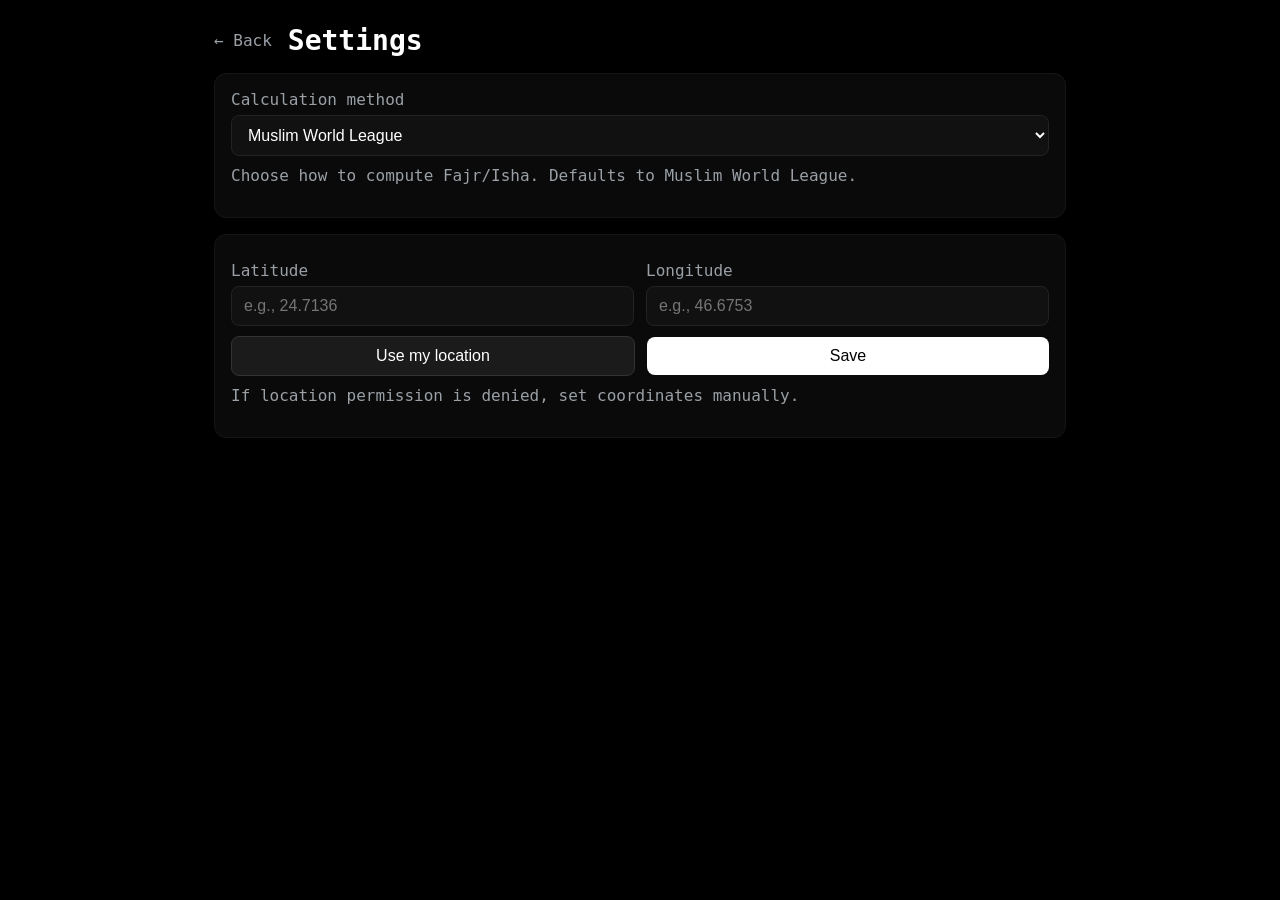
==== settings.html @ 0e6ace4c "firs-comit" ====
<!DOCTYPE html>
<html lang="en">
  <head>
    <meta charset="utf-8" />
    <meta name="viewport" content="width=device-width, initial-scale=1, viewport-fit=cover" />
    <meta name="theme-color" content="#000000" />
    <meta name="apple-mobile-web-app-capable" content="yes" />
    <meta name="apple-mobile-web-app-status-bar-style" content="black" />
    <title>Settings • Time to Salat</title>
    <link rel="stylesheet" href="./styles.css" />
  </head>
  <body class="settings-body">
    <main class="settings" role="main">
      <header class="settings-header">
        <a href="./index.html" class="back">← Back</a>
        <h1>Settings</h1>
      </header>

      <section class="card">
        <label for="method">Calculation method</label>
        <select id="method">
          <option value="MWL">Muslim World League</option>
          <option value="UmmAlQura">Umm al-Qura, Makkah</option>
          <option value="Egypt">Egyptian General Authority</option>
          <option value="Karachi">University of Islamic Sciences, Karachi</option>
          <option value="ISNA">Islamic Society of North America (ISNA)</option>
        </select>
        <p class="help">Choose how to compute Fajr/Isha. Defaults to Muslim World League.</p>
      </section>

      <section class="card">
        <div class="row">
          <div>
            <label for="lat">Latitude</label>
            <input id="lat" type="number" step="0.000001" placeholder="e.g., 24.7136" />
          </div>
          <div>
            <label for="lon">Longitude</label>
            <input id="lon" type="number" step="0.000001" placeholder="e.g., 46.6753" />
          </div>
        </div>
        <div class="row">
          <button id="useLocation" type="button">Use my location</button>
          <button id="save" type="button" class="primary">Save</button>
        </div>
        <p class="help">If location permission is denied, set coordinates manually.</p>
      </section>
    </main>

    <script type="module" src="./settings.js"></script>
  </body>
</html>
---- styles.css ----
@font-face {
  font-family: 'ClockMono';
  src: local('SF Mono'), local('Menlo'), local('Monaco');
}

:root {
  --bg: #000;
  --fg: #fff;
  --accent: #9aa0a6;
}

* { box-sizing: border-box; }
html, body { height: 100%; }
body {
  margin: 0;
  background: var(--bg);
  color: var(--fg);
  font-family: ClockMono, ui-monospace, SFMono-Regular, Menlo, Monaco, Consolas, monospace;
  -webkit-font-smoothing: antialiased;
  -webkit-touch-callout: none;
  -webkit-user-select: none;
  user-select: none;
}

.app {
  display: flex;
  flex-direction: column;
  align-items: center;
  justify-content: center;
  height: 100vh;
  width: 100vw;
  padding: env(safe-area-inset-top) env(safe-area-inset-right) env(safe-area-inset-bottom) env(safe-area-inset-left);
}

.header {
  position: fixed;
  top: env(safe-area-inset-top);
  left: env(safe-area-inset-left);
  right: env(safe-area-inset-right);
  display: flex;
  align-items: center;
  justify-content: space-between;
  padding: 12px 20px;
  opacity: 0.9;
}

.prayer-name {
  font-size: clamp(24px, 4vw, 52px);
  letter-spacing: 0.06em;
  color: var(--accent);
}

.settings-btn {
  color: var(--accent);
  text-decoration: none;
  font-size: clamp(20px, 3vw, 36px);
}

.clock {
  font-variant-numeric: tabular-nums;
  font-feature-settings: 'tnum' 1;
  line-height: 1;
  display: flex;
  align-items: baseline;
  justify-content: center;
}
.hm { font-size: clamp(64px, 22vw, 280px); }
.sec { font-size: clamp(28px, 7vw, 80px); color: var(--accent); vertical-align: baseline; margin-left: 8px; display: none; }

.subtext {
  margin-top: 12px;
  font-size: clamp(16px, 2.2vw, 28px);
  color: var(--accent);
}

/* Pixel-like progress bar */
.progress {
  width: min(92vw, 1400px);
  height: 16px;
  margin: 10px auto 0;
  background: #0f0f0f;
  border: 1px solid #222;
  border-radius: 4px;
  position: relative;
  overflow: hidden;
}
.progress::before {
  content: '';
  position: absolute;
  top: 0; left: 0; bottom: 0;
  width: var(--p, 0%);
  background:
    linear-gradient(#fff, #fff) left/6px 100% repeat-x,
    #e6e6e6;
  image-rendering: pixelated;
}

/* Settings */
.settings-body { background: var(--bg); color: var(--fg); }
.settings {
  max-width: 900px;
  margin: 0 auto;
  padding: 24px;
}
.settings-header { display: flex; align-items: center; gap: 16px; }
.settings-header h1 { margin: 0; font-size: 28px; }
.back { color: var(--accent); text-decoration: none; }

.card {
  background: #0a0a0a;
  border: 1px solid #151515;
  border-radius: 12px;
  padding: 16px;
  margin-top: 16px;
}
.card label { display: block; color: var(--accent); margin-bottom: 6px; }
.card select, .card input {
  width: 100%;
  background: #111;
  color: var(--fg);
  border: 1px solid #222;
  border-radius: 8px;
  padding: 10px 12px;
  font-size: 16px;
}
.row { display: flex; gap: 12px; align-items: center; margin-top: 10px; }
.row > * { flex: 1; }
button { background: #1b1b1b; color: var(--fg); border: 1px solid #333; border-radius: 8px; padding: 10px 12px; font-size: 16px; }
button.primary { background: #fff; color: #000; border: none; }
.help { color: var(--accent); margin-top: 10px; }
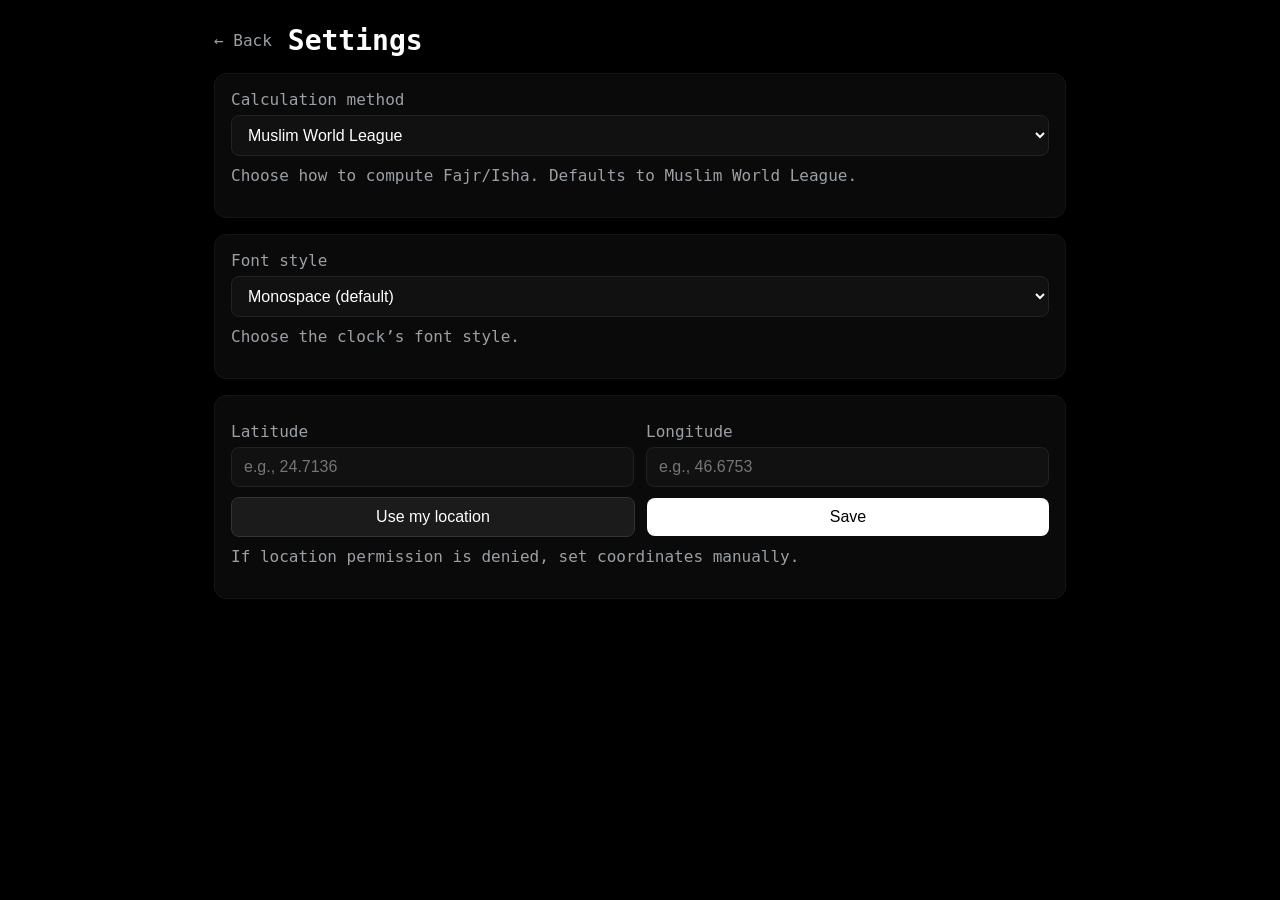
==== commit c7467811: "Add font style selection and apply font settings throughout the app" ====
--- a/settings.html
+++ b/settings.html
@@ -7,7 +7,8 @@
     <meta name="apple-mobile-web-app-capable" content="yes" />
     <meta name="apple-mobile-web-app-status-bar-style" content="black" />
     <title>Settings • Time to Salat</title>
-    <link rel="stylesheet" href="./styles.css" />
+  <link rel="stylesheet" href="./styles.css" />
+  <link href="https://fonts.googleapis.com/css2?family=Orbitron:wght@400;700&display=swap" rel="stylesheet">
   </head>
   <body class="settings-body">
     <main class="settings" role="main">
@@ -26,6 +27,17 @@
           <option value="ISNA">Islamic Society of North America (ISNA)</option>
         </select>
         <p class="help">Choose how to compute Fajr/Isha. Defaults to Muslim World League.</p>
+      </section>
+
+      <section class="card">
+        <label for="fontStyle">Font style</label>
+        <select id="fontStyle">
+          <option value="mono">Monospace (default)</option>
+          <option value="digital">Digital / Display</option>
+          <option value="sans">Sans-serif</option>
+          <option value="serif">Serif</option>
+        </select>
+        <p class="help">Choose the clock’s font style.</p>
       </section>
 
       <section class="card">
--- a/styles.css
+++ b/styles.css
@@ -15,7 +15,7 @@
   margin: 0;
   background: var(--bg);
   color: var(--fg);
-  font-family: ClockMono, ui-monospace, SFMono-Regular, Menlo, Monaco, Consolas, monospace;
+  font-family: var(--font-body, ClockMono, ui-monospace, SFMono-Regular, Menlo, Monaco, Consolas, monospace);
   -webkit-font-smoothing: antialiased;
   -webkit-touch-callout: none;
   -webkit-user-select: none;
@@ -63,9 +63,10 @@
   display: flex;
   align-items: baseline;
   justify-content: center;
+  font-family: var(--font-clock, var(--font-body, ClockMono, ui-monospace, SFMono-Regular, Menlo, Monaco, Consolas, monospace));
 }
-.hm { font-size: clamp(64px, 22vw, 280px); }
-.sec { font-size: clamp(28px, 7vw, 80px); color: var(--accent); vertical-align: baseline; margin-left: 8px; display: none; }
+.hm { font-size: clamp(96px, 30vw, 420px); }
+.sec { font-size: clamp(40px, 9vw, 120px); color: var(--accent); vertical-align: baseline; margin-left: 12px; display: none; }
 
 .subtext {
   margin-top: 12px;
@@ -76,23 +77,37 @@
 /* Pixel-like progress bar */
 .progress {
   width: min(92vw, 1400px);
-  height: 16px;
-  margin: 10px auto 0;
+  height: 6px;
+  margin: 8px auto 0;
   background: #0f0f0f;
-  border: 1px solid #222;
-  border-radius: 4px;
+  opacity: .08;
+  border: 0px solid #222;
+  border-radius: 3px;
   position: relative;
   overflow: hidden;
 }
-.progress::before {
+.progress::before,
+.progress::after {
   content: '';
   position: absolute;
-  top: 0; left: 0; bottom: 0;
-  width: var(--p, 0%);
-  background:
-    linear-gradient(#fff, #fff) left/6px 100% repeat-x,
-    #e6e6e6;
+  top: 0; bottom: 0;
+  width: calc(var(--p, 0%) / 2);
+  background: repeating-linear-gradient(
+    to right,
+    #fff 0,
+    #fff 4px,
+    #e6e6e6 4px,
+    #e6e6e6 8px
+  );
   image-rendering: pixelated;
+}
+.progress::before {
+  left: 50%;
+  transform-origin: left center;
+}
+.progress::after {
+  right: 50%;
+  transform-origin: right center;
 }
 
 /* Settings */
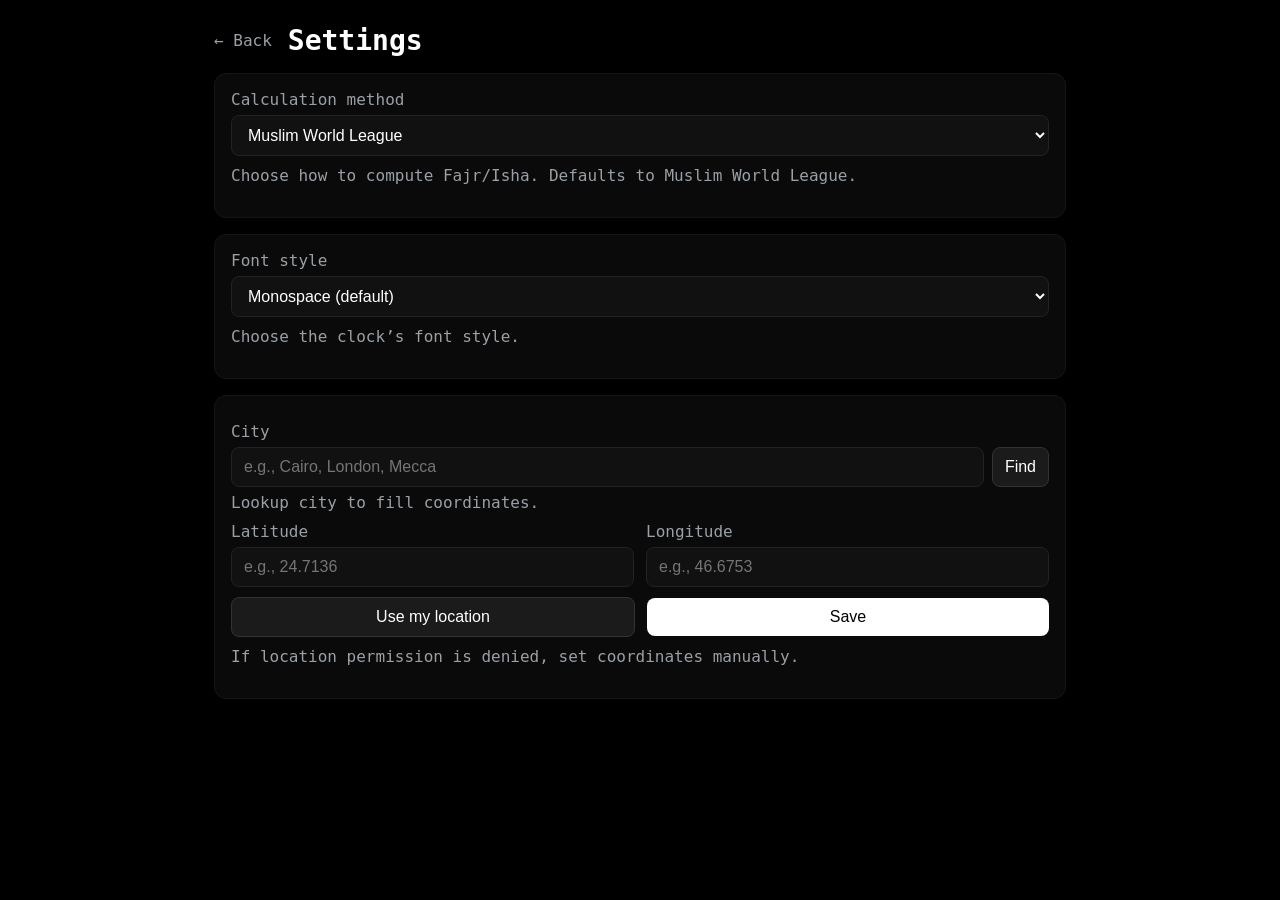
==== commit d37f8bbd: "feat: add city lookup functionality in settings" ====
--- a/settings.html
+++ b/settings.html
@@ -42,6 +42,17 @@
 
       <section class="card">
         <div class="row">
+          <div style="flex: 1 1 60%;">
+            <label for="city">City</label>
+            <div style="display:flex; gap:8px; align-items:center;">
+              <input id="city" type="text" placeholder="e.g., Cairo, London, Mecca" />
+              <button id="findCity" type="button">Find</button>
+            </div>
+            <div id="cityStatus" class="help" style="margin-top:6px;">Lookup city to fill coordinates.</div>
+          </div>
+        </div>
+
+        <div class="row">
           <div>
             <label for="lat">Latitude</label>
             <input id="lat" type="number" step="0.000001" placeholder="e.g., 24.7136" />
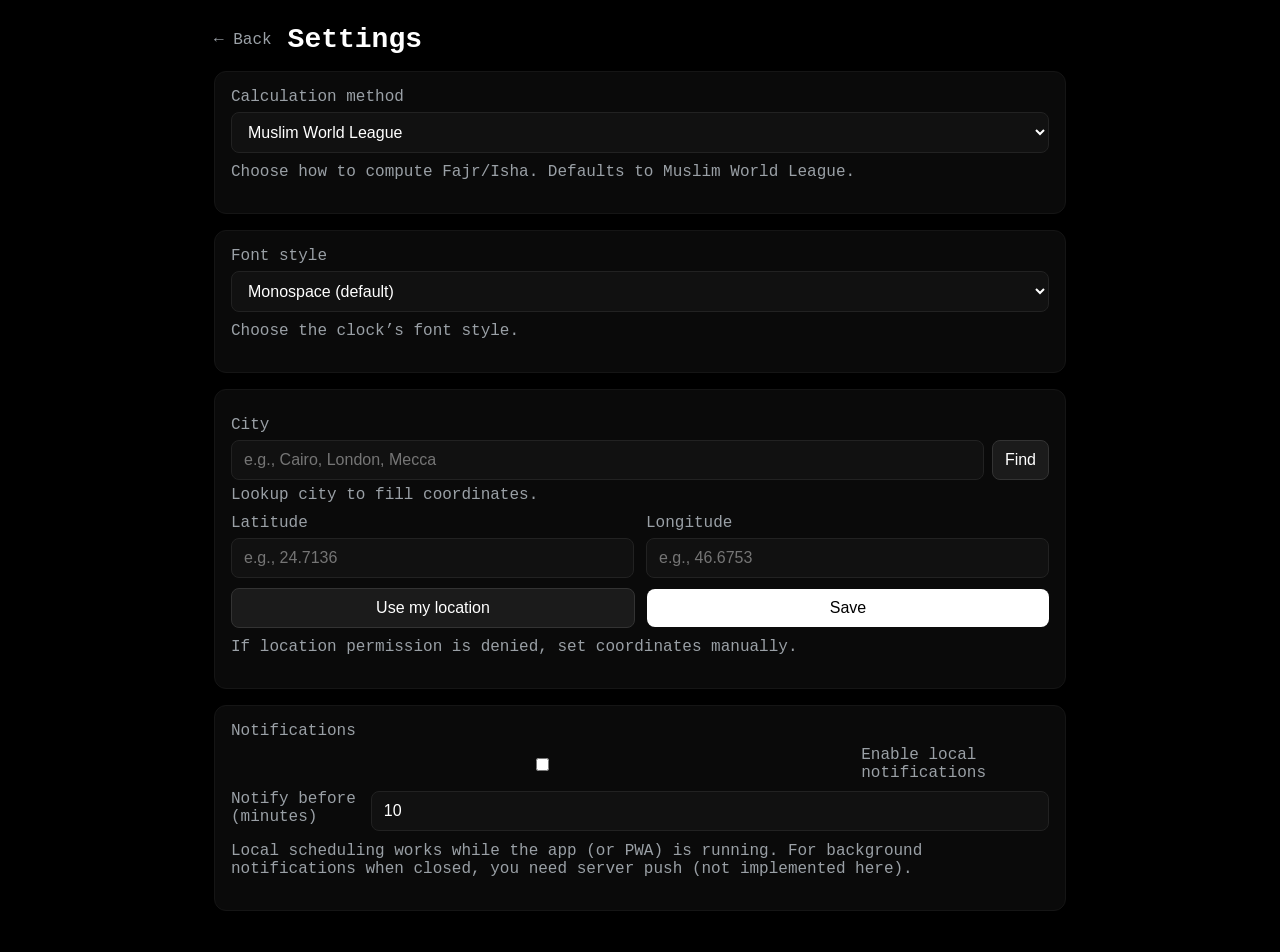
==== commit 657213eb: "feat: add local notification scheduling and settings" ====
--- a/settings.html
+++ b/settings.html
@@ -68,6 +68,19 @@
         </div>
         <p class="help">If location permission is denied, set coordinates manually.</p>
       </section>
+
+      <section class="card">
+        <label for="notifyEnable">Notifications</label>
+        <div style="display:flex; gap:8px; align-items:center;">
+          <input id="notifyEnable" type="checkbox" />
+          <label for="notifyEnable" style="margin:0">Enable local notifications</label>
+        </div>
+        <div style="display:flex; gap:8px; align-items:center; margin-top:8px;">
+          <label for="notifyMinutes" style="width:160px;">Notify before (minutes)</label>
+          <input id="notifyMinutes" type="number" min="0" max="120" step="1" value="10" />
+        </div>
+        <p class="help">Local scheduling works while the app (or PWA) is running. For background notifications when closed, you need server push (not implemented here).</p>
+      </section>
     </main>
 
     <script type="module" src="./settings.js"></script>
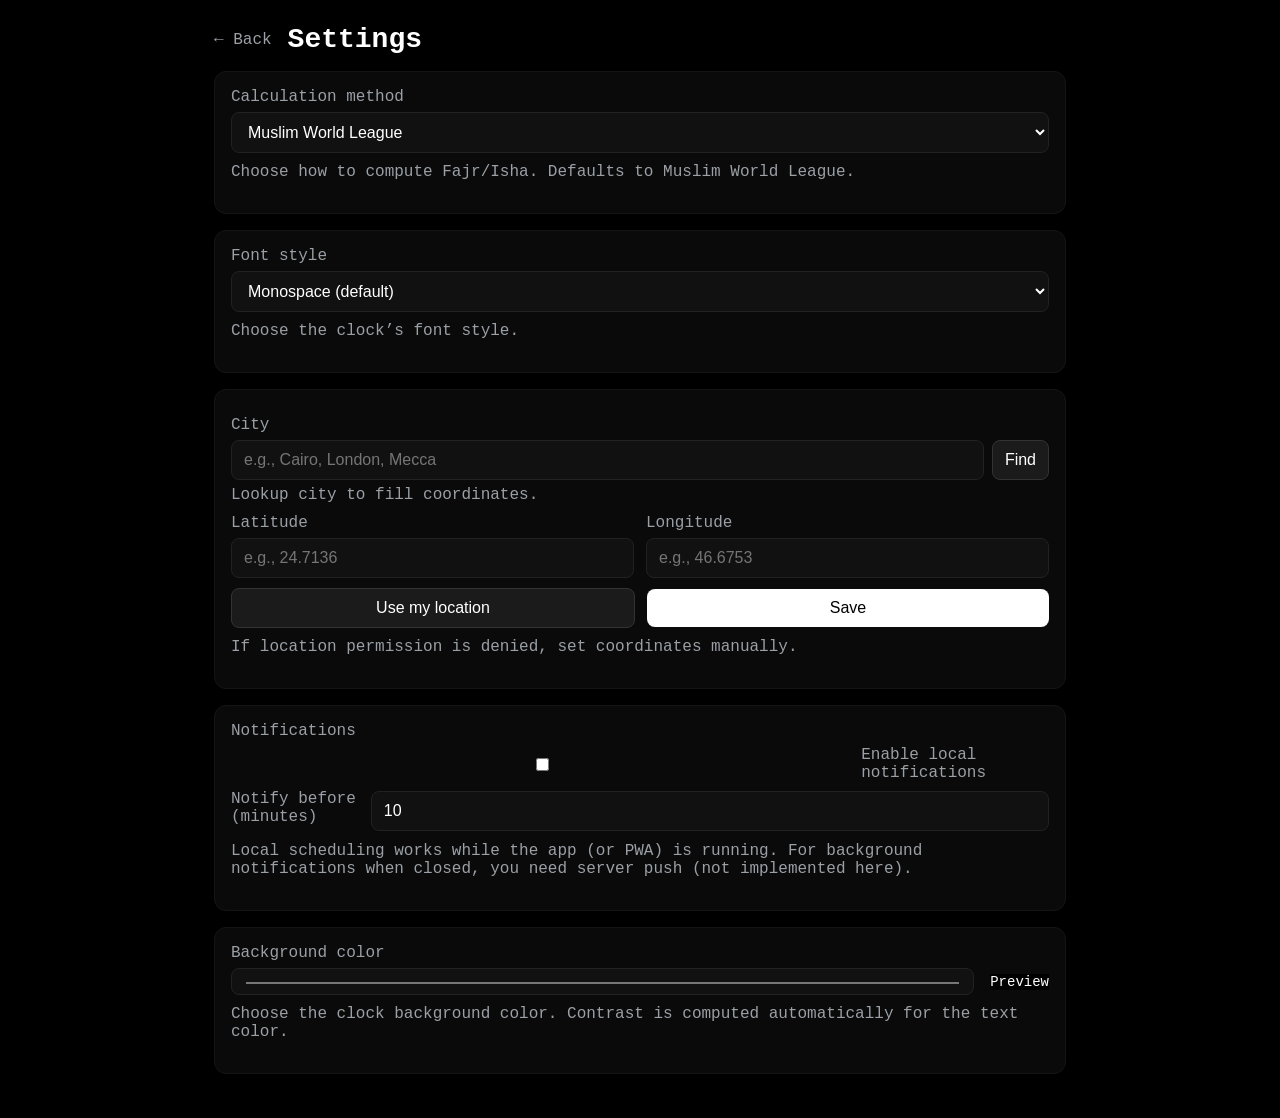
==== commit f1ca2d67: "feat: add background color customization and blink effect for prayer notifications" ====
--- a/settings.html
+++ b/settings.html
@@ -81,6 +81,15 @@
         </div>
         <p class="help">Local scheduling works while the app (or PWA) is running. For background notifications when closed, you need server push (not implemented here).</p>
       </section>
+
+      <section class="card">
+        <label for="bgColor">Background color</label>
+        <div style="display:flex; gap:8px; align-items:center;">
+          <input id="bgColor" type="color" value="#000000" />
+          <label id="bgPreview" style="margin:0 0 0 8px; font-size:14px;">Preview</label>
+        </div>
+        <p class="help">Choose the clock background color. Contrast is computed automatically for the text color.</p>
+      </section>
     </main>
 
     <script type="module" src="./settings.js"></script>
--- a/styles.css
+++ b/styles.css
@@ -21,6 +21,15 @@
   -webkit-user-select: none;
   user-select: none;
 }
+
+/* Invert colors for blink effect */
+.invert-mode {
+  background: #fff !important;
+  color: #000 !important;
+}
+
+.invert-mode .progress { background: #f0f0f0; opacity: .08; }
+
 
 .app {
   display: flex;
